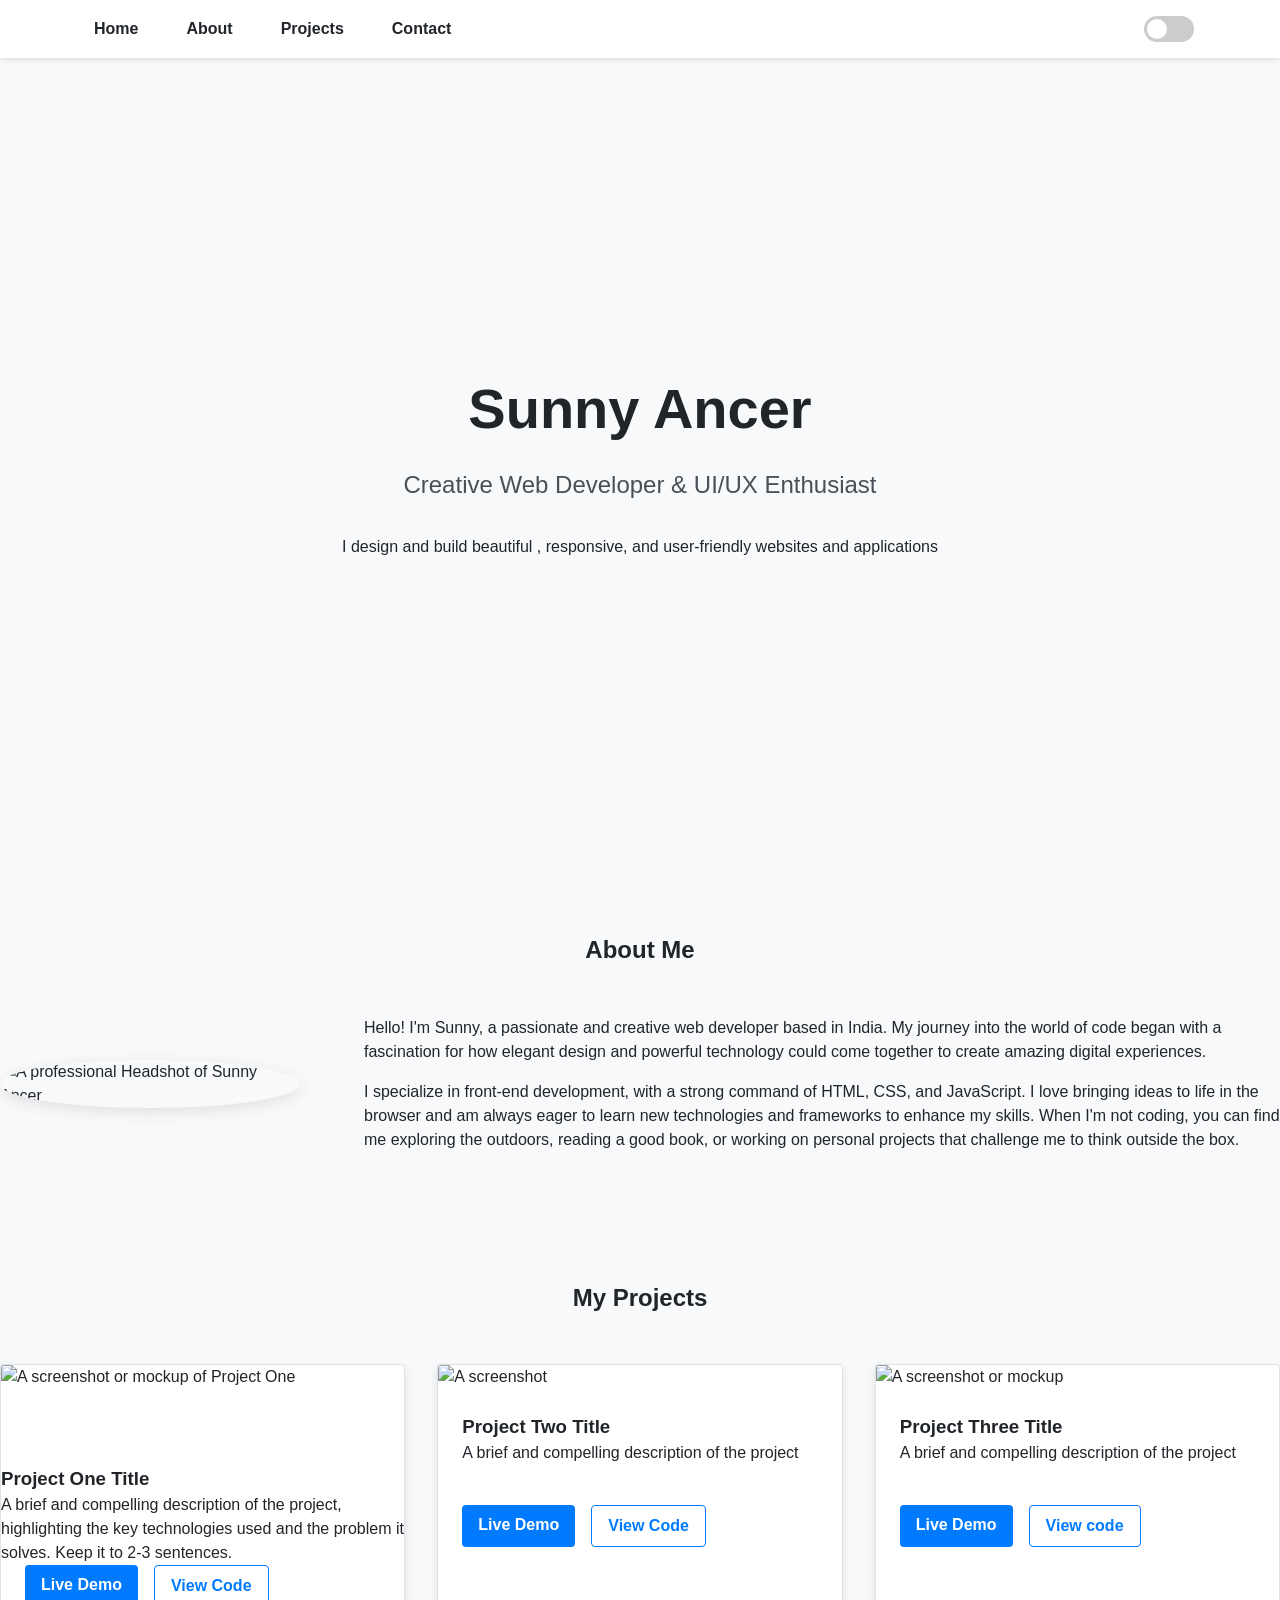
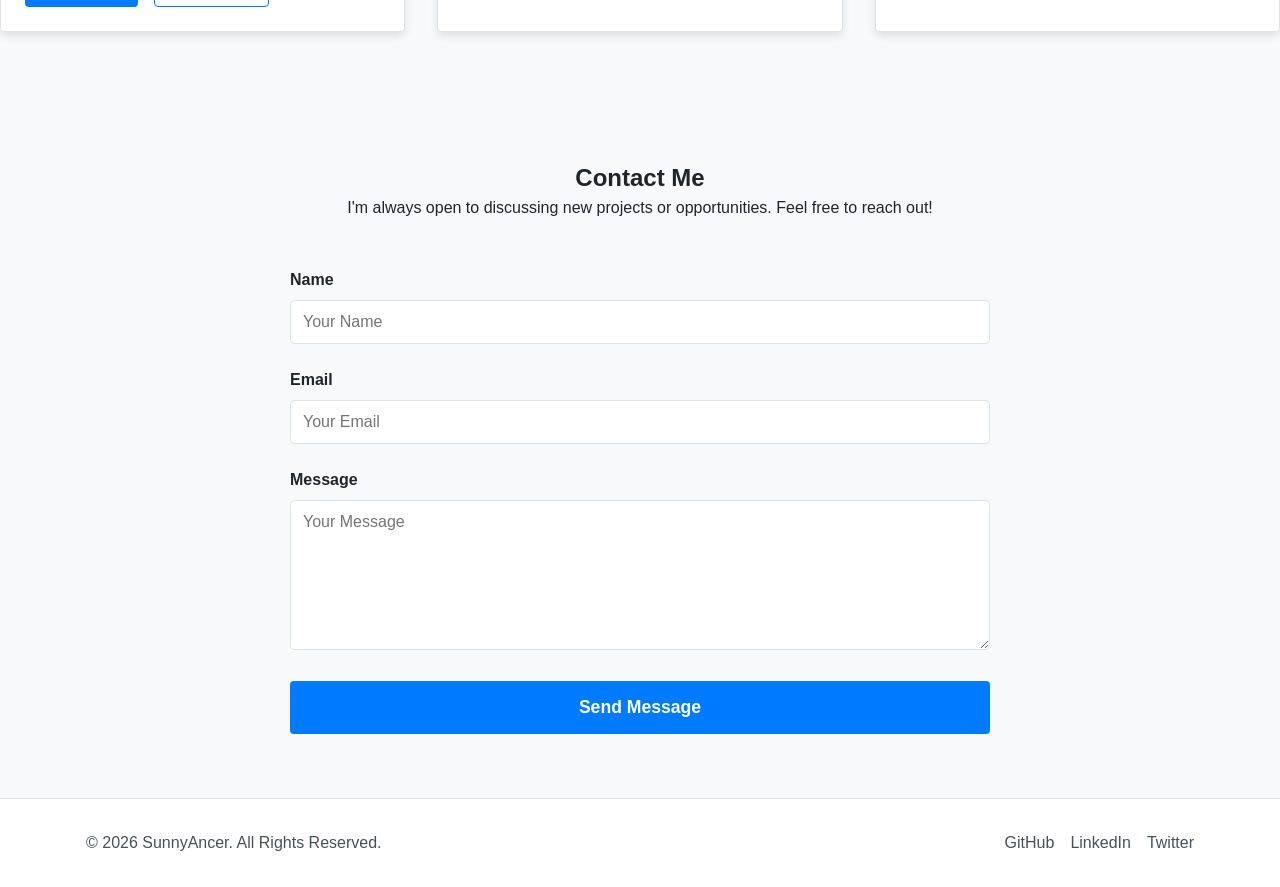
==== HTML/index.html @ 7b685850 "Added full frontend files" ====
<!DOCTYPE html>
<html lang="en">

<head>

    <meta charset="UTF-8">
    <meta name="viewport" content="width=device-width, initial-scale=1.0">
    <title>Sunny Ancer - Web Developer</title>
    <link rel="stylesheet" href="../CSS/style.css">

</head>

<body>

    <header>
        <div class="container">
            <nav>
                <ul>
                    <li>
                        <a href="#">Home</a>
                    </li>
                    <li>
                        <a href="#">About</a>
                    </li>
                    <li>
                        <a href="#">Projects</a>
                    </li>
                    <li>
                        <a href="#">Contact</a>
                    </li>
                </ul>
            </nav>

            <!-- Hamburger menu for mobile phone "in mobile three dots are present that's why it was used in this code" -->
            <button class="menu-toggle" aria-label="Toggle navigation menu" aria-expanded="false">
                <span class="bar"></span>
                <span class="bar"></span>
                <span class="bar"></span>
            </button>





            <div class="theme-switcher">
                <label for="theme-toggle" class="switch-label">
                    <input type="checkbox" id="theme-toggle" class="switch-checkbox">
                    <span class="slider"></span>
                </label>

            </div>
        </div>
    </header>

    <main>
        <section id="hero">
            <div class="container">
                <h1>Sunny Ancer</h1>

                <p class="hero-subtitle">Creative Web Developer & UI/UX Enthusiast</p>
                <p>I design and build beautiful , responsive, and user-friendly websites and applications</p>

            </div>
        </section>
        <!-- About Page -->
        <section id="about">
            <div class="container">
                <h2>About Me</h2>


                <div class="about-content">
                    <div class="about-image">
                        <img src="../image/profile_picture.jpg" alt="A professional Headshot of Sunny Ancer">

                    </div>
                    <div class="about-text">



                        <p>Hello! I'm Sunny, a passionate and creative web developer based in India. My journey into
                            the
                            world
                            of code began with a fascination for how elegant design and powerful technology could
                            come
                            together
                            to create amazing digital experiences.
                        </p>
                        <p>
                            I specialize in front-end development, with a strong command of HTML, CSS, and
                            JavaScript. I
                            love
                            bringing ideas to life in the browser and am always eager to learn new technologies and
                            frameworks
                            to enhance my skills. When I'm not coding, you can find me exploring the outdoors,
                            reading a
                            good
                            book, or working on personal projects that challenge me to think outside the box.
                        </p>
                    </div>
                </div>
            </div>
        </section>
        <!-- Project Section -->
        <section id="projects">
            <div class="container">
                <h2>My Projects</h2>
                <div class="projects-container">

                    <div class="project-card">
                        <img src="../image/project_placeholder.jpg" alt="A screenshot or mockup of Project One"
                            class="project-image">
                        <div class="Project Info">
                            <h3>Project One Title</h3>
                            <p>
                                A brief and compelling description of the project, highlighting the key
                                technologies used and the problem it solves. Keep it to 2-3 sentences.
                            </p>

                        </div>
                        <div class="project-links">
                            <a href="#" target="_blank">Live Demo</a>
                            <a href="#" target="_blank">View Code</a>

                        </div>
                    </div>


                    <!-- Card 2 (Another Project) -->
                    <div class="project-card">
                        <img src="../image/project_placeholder2.jpg" alt="A screenshot">
                        <div class="project-info">
                            <h3>Project Two Title</h3>
                            <p>A brief and compelling description of the project </p>

                        </div>
                        <div class="project-links">
                            <a href="#" target="_blank">Live Demo</a>
                            <a href="#" target="_blank">View Code</a>

                        </div>
                    </div>

                    <!-- Card 3 (Another Project) -->
                    <div class="project-card">
                        <img src="../image/project_placeholder.jpg" alt="A screenshot or mockup">
                        <div class="project-info">
                            <h3>Project Three Title</h3>
                            <p>A brief and compelling description of the project</p>
                        </div>
                        <div class="project-links">
                            <a href="#" target="_blank">Live Demo</a>
                            <a href="#" target="_blank">View code</a>
                        </div>
                    </div>
                </div>
            </div>
        </section>
        <section id="contact">
            <div class="container">

                <h2>Contact Me</h2>
                <p>I'm always open to discussing new projects or opportunities. Feel free to reach out!</p>
                <form action="">
                    <label for="name">Name</label>
                    <input type="text" id="name" name="user_name" placeholder="Your Name" required>
                    <label for="email">Email</label>
                    <input type="email" id="email" name="user_email" placeholder="Your Email" required>
                    <label for="messages">Message</label>
                    <textarea id="messages" name="user_messages" rows="5" placeholder="Your Message"
                        required></textarea>
                    <button type="submit">Send Message</button>
                </form>
            </div>
        </section>
    </main>

    <footer>
        <div class="container">
            <p>&copy; 2026 SunnyAncer. All Rights Reserved.</p>
            <ul>
                <li><a href="#">GitHub</a></li>
                <li><a href="#">LinkedIn</a></li>
                <li><a href="#">Twitter</a></li>
            </ul>
        </div>
    </footer>

    <script src="../JavaScript/script.js"></script>
</body>

</html>
---- CSS/style.css ----
:root {

    --primary-color: #007bff;
    --secondary-color: #6c757d;
    --background-color: #f8f9fa;
    --surface-color: #ffffff;
    --text-color: #212529;
    --text-color-light: #495057;
    --border-color: #dee2e6;
    --shadow-color: rgba(0, 0, 0, 0.1);
    --font-family-base: -apple-system, BlinkMacSystemFont, "Segoe UI", Roboto, "Helvetica Neue", Arial, sans-serif;
    --font-size-base: 1rem;
    --line-height-base: 1.5;
    --font-weight-normal: 400;
    --font-weight-bold: 700;
    --spacing-unit: 1rem;
    --container-width: 1140px;
    --border-radius: 0.25rem;


}

/* Dark Theme */
html[data-theme='dark'] {
    --primary-color: #007bff;
    --secondary-color: #adb5bd;
    --background-color: #121212;
    --surface-color: #1e1e1e;
    --text-color: #e9ecef;
    --text-color-light: #ced4da;
    --border-color: #343a40;
    --shadow-color: rgba(255, 255, 255, 0.05);

}

/* theme switcher */
.theme-switcher {
    display: flex;
    align-items: center;
}

.switch-label {
    position: relative;
    display: inline-block;
    width: 50px;
    height: 26px;
    cursor: pointer;

}

.switch-checkbox {
    opacity: 0;
    position: absolute;
    width: 100%;
    height: 100%;
    margin: 0;
    cursor: pointer;
    z-index: 1;
}

.slider {
    position: absolute;
    top: 0;
    left: 0;
    right: 0;
    bottom: 0;
    background-color: #ccc;
    border-radius: 26px;
    transition: background-color 0.4s;

}

.slider::before {
    content: "";
    position: absolute;
    height: 20px;
    height: 20px;
    width: 20px;
    left: 3px;
    bottom: 3px;
    background-color: white;
    border-radius: 50%;
    transition: transform 0.4s;
}

.switch-checkbox:checked+.slider {
    background-color: var(--primary-color);

}

.switch-checkbox:checked+.slider::before {
    transform: translate(24px)
}

*,
*::before,
*::after {
    box-sizing: border-box;

}

* {
    margin: 0;
    padding: 0;

}

html,
body {
    height: 100%;
}

#root,
#__next {
    isolation: isolate;
}

body {
    font-family: var(--font-family-base);
    font-size: var(--font-size-base);
    line-height: var(--line-height-base);
    color: var(--text-color);
    background-color: var(--background-color);
    transition: background-color 0.3s ease-in-out;

}

header {
    background-color: var(--surface-color);
    box-shadow: 0 2px 4px var(--shadow-color);
    padding: var(--spacing-unit);
    position: sticky;
    top: 0;
    z-index: 100;
    transition: background-color 0.3s ease-in-out, border-top-color 0.3s ease-in-out, color 0.3s ease-in-out;
}

header .container {
    display: flex;
    justify-content: space-between;
    align-items: center;
    max-width: var(--container-width);
    margin: 0 auto;
    padding: 0 var(--spacing-unit);


}

header nav ul {
    display: flex;
    gap: calc(var(--spacing-unit) * 2);
    list-style: none;

}

header nav ul li a {
    text-decoration: none;
    color: var(--text-color);
    font-weight: var(--font-weight-bold);
    padding: 0.5rem;
    transition: background-color 0.3s ease-in-out, color 0.3s ease-in-out;
}

.menu-toggle {
    background: transparent;
    border: none;
    cursor: pointer;
    padding: 0;
    display: none;   /* ← only one display property */
    flex-direction: column;
    justify-content: space-around;
    width: 30px;
    height: 24px;
}

.menu-toggle .bar {
    display: block;
    width: 100%;
    height: 3px;
    background-color: var(--text-color);
    border-radius: 3px;
    transition: all 0.3s ease-in-out;
}

header nav ul li a:hover {
    color: var(--primary-color);
}



#hero {

    min-height: 90vh;
    display: flex;
    align-items: center;
    justify-content: center;
    padding: calc(var(--spacing-unit) * 2) 0;

}

#hero .container {

    text-align: center;
}

#hero h1 {

    font-size: 3.5rem;
    /* ~56px */
    font-weight: var(--font-weight-bold);
    margin-bottom: var(--spacing-unit);
}

#hero .hero-subtitle {


    font-size: 1.5rem;
    margin-bottom: calc(var(--spacing-unit) * 2);
    color: var(--text-color-light);
}

#hero p:last-of-type {

    max-width: 600px;

    margin: 0 auto;
}

#about {

    padding: calc(var(--spacing-unit) * 4) 0;
}

#about h2 {

    text-align: center;
    margin-bottom: calc(var(--spacing-unit) * 3);
}

.about-content {

    display: flex;


    align-items: center;


    gap: calc(var(--spacing-unit) * 4);
}

.about-image {

    flex: 1;
    max-width: 300px;
    /* Optional: cap the max size of the image container */
}

.about-image img {
    width: 300px;
    height: 300px;
    object-fit: cover;
    border-radius: 50%;
    box-shadow: 0 4px 15px var(--shadow-color);
}

.about-text {

    flex: 2;
}

.about-text p {

    margin-bottom: var(--spacing-unit);
}


.about-text p:last-child {
    margin-bottom: 0;
}

#projects {



    padding: calc(var(--spacing-unit) * 4) 0;
    background-color: var(--background-color);
}

#projects h2 {



    text-align: center;
    margin-bottom: calc(var(--spacing-unit) * 3);
}

.project-card {
    background-color: var(--surface-color);

    border-radius: var(--border-radius);
    border: 1px solid var(--border-color);
    box-shadow: 0 4px 8px var(--shadow-color);
    overflow: hidden;
    transition: background-color 0.3s ease-in-out, border-color 0.3s ease-in-out, box-shadow 0.3s ease-in-out;
}

.project-image {
    width: 90%;
    height: 100px;
    object-fit: cover;
    display: block;
}

.project-info {

    padding: calc(var(--spacing-unit)*1.5);
    margin-bottom: var(--spacing-unit);
}

.project-links {
    padding: 0 calc(var(--spacing-unit) * 1.5) calc(var(--spacing-unit) * 1.5);
    display: flex;
    gap: var(--spacing-unit);
}

.project-links a {
    display: inline-block;
    padding: 0.5rem 1rem;
    text-decoration: none;
    font-weight: var(--font-weight-bold);
    border-radius: var(--border-radius);
    background-color: var(--primary-color);
    color: var(--surface-color);
}


.project-links a:hover {
    filter: brightness(90%);

}

.project-links a:last-child {
    background-color: transparent;
    color: var(--primary-color);
    border: 1px solid var(--primary-color);
    transition: background-color 0.3s ease-in-out, color 0.3s ease-in-out, border-color 0.3s ease-in-out;

}


.project-links a:last-child:hover {
    background-color: var(--primary-color);
    color: var(--surface-color);
    filter: none;
}

.projects-container {
    display: grid;
    grid-template-columns: repeat(3, 1fr);
    gap: calc(var(--spacing-unit)*2);

}

.project-card {
    background-color: var(--surface-color);
    border-radius: var(--border-radius);
    border: 1px solid var(--border-color);
    box-shadow: 0 4px 8px var(--shadow-color);
    overflow: hidden;
}

#contact {
    padding: calc(var(--spacing-unit)*4) 0;
}

#contact .container>h2,
#contact .container>p {
    text-align: center;
}

#contact .container>p {
    margin-bottom: calc(var(--spacing-unit)*3);
    max-width: 600px;
    margin-left: auto;
    margin-right: auto;
}

#contact form {
    max-width: 700px;
    margin: 0 auto;
}

#contact label {
    display: block;
    font-weight: var(--font-weight-bold);
    margin-bottom: 0.5rem;

}

#contact input[type="text"],
#contact input[type="email"],
#contact textarea {
    width: 100%;
    padding: calc(var(--spacing-unit) *0.75);
    margin-bottom: calc(var(--spacing-unit) * 1.5);
    border: 1px solid var(--border-color);
    border-radius: var(--border-radius);
    background-color: var(--surface-color);
    font-family: inherit;
    font-size: inherit;
    color: var(--text-color);
    transition: border-color 0.2s ease-in-out, box-shadow 0.2s ease-in-out,
        background-color 0.3s ease-in-out,
        color 0.3s ease-in-out;
}

#contact textarea {
    resize: vertical;
    min-height: 150px;
}

#contact input[type="text"]:focus,
#contact input[type="email"]:focus,
#contact textarea:focus {
    outline: none;
    border-color: var(--primary-color);
    box-shadow: 0 0 0 3px rgba(0, 123, 255, 0.25);
}

#contact button[type="submit"] {
    display: block;
    width: 100%;
    padding: var(--spacing-unit);
    border: none;
    border-radius: var(--border-radius);
    background-color: var(--primary-color);
    color: var(--surface-color);
    font-size: 1.1rem;
    font-weight: var(--font-weight-bold);
    cursor: pointer;
    transition: filter 0.2s ease-in-out;

}

#contact button[type="submit"]:hover {
    filter: brightness(90%)
}

footer {

    background-color: var(--surface-color);
    padding: calc(var(--spacing-unit) * 2) 0;


    border-top: 1px solid var(--border-color);


    color: var(--text-color-light);


    text-align: center;
}


footer .container {
    display: flex;


    justify-content: space-between;


    align-items: center;


    max-width: var(--container-width);
    margin: 0 auto;
    padding: 0 var(--spacing-unit);
}


footer ul {

    display: flex;
    gap: var(--spacing-unit);
    list-style: none;
}


footer ul li a {

    text-decoration: none;
    color: var(--text-color-light);
    transition: color 0.2s ease-in-out;
}


footer ul li a:hover {
    color: var(--primary-color);
}

@media (max-width: 768px) {

    /* this is for responsive design where it is used to adjust in variety of devices */
    #hero h1 {
        font-size: 2.8rem;
    }

    #hero .hero-subtitle {
        font-size: 2.8rem;
    }

    .about-content {
        flex-direction: column;
        gap: calc(var(--spacing-unit)*3);
    }

    .about-image {
        max-width: 250px;
        margin: 0 auto;
    }

    .project-container {
        grid-template-columns: repeat(2, 1fr);
    }

    header nav {
        display: none;

    }

    .menu-toggle {
        display: flex;

    }
}

@media (max-width: 480px) {
    .projects-container {
        grid-template-columns: 1fr;
    }
    header .container {
        flex-direction: column;
        gap: var(--spacing-unit);

    }
    #hero h1 {
        font-size: 2.2rem;
    }
    #hero .hero-subtitle {
        font-size: 1.1rem;
    }
    #about,
    #projects,
    #contact {
        padding: calc(var(--spacing-unit));
    }
    .menu-toggle {
        padding: 0.5rem;
    }
    .project-links a {
        padding: 0.75rem 1.25rem;
        font-size: 1rem;
    }
    s footer ul {
        gap: calc(var(--spacing-unit)*1.5);
    }
    footer ul li a {
        padding: 0.4rem;
    }

}
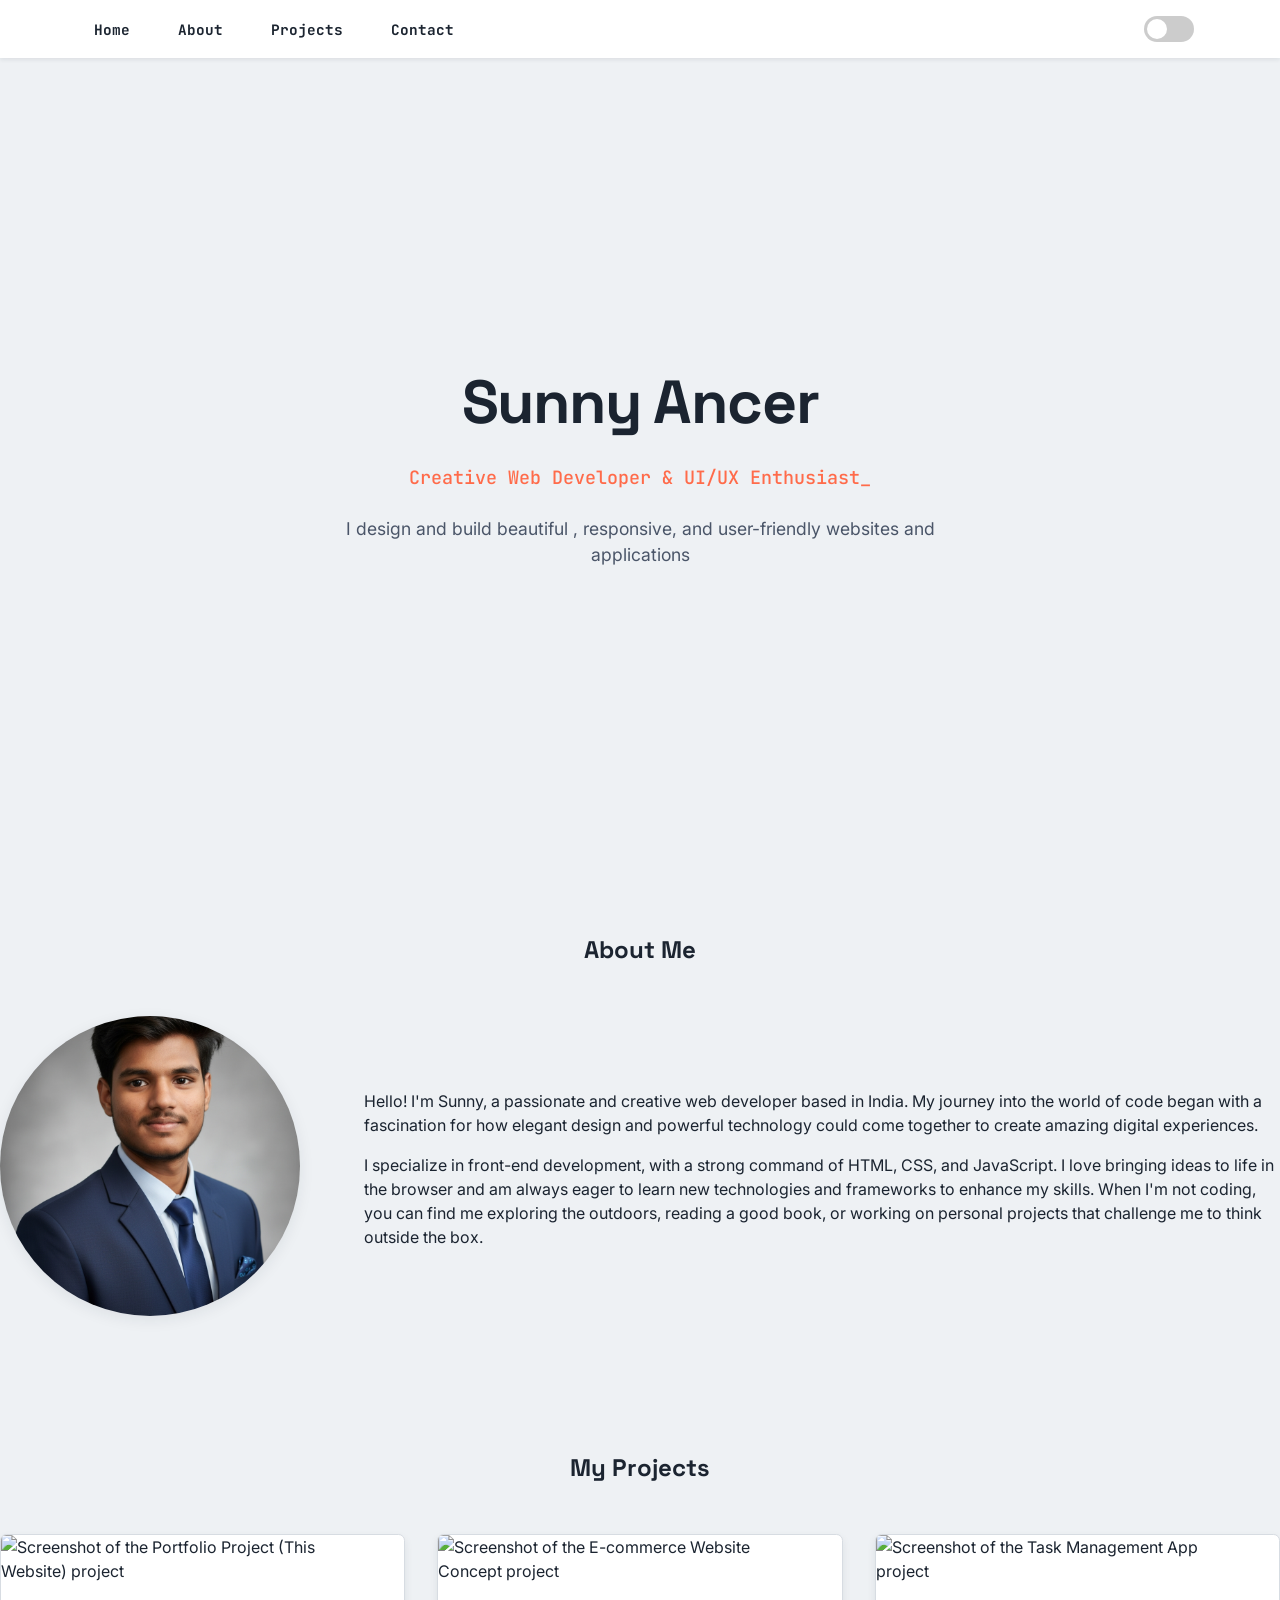
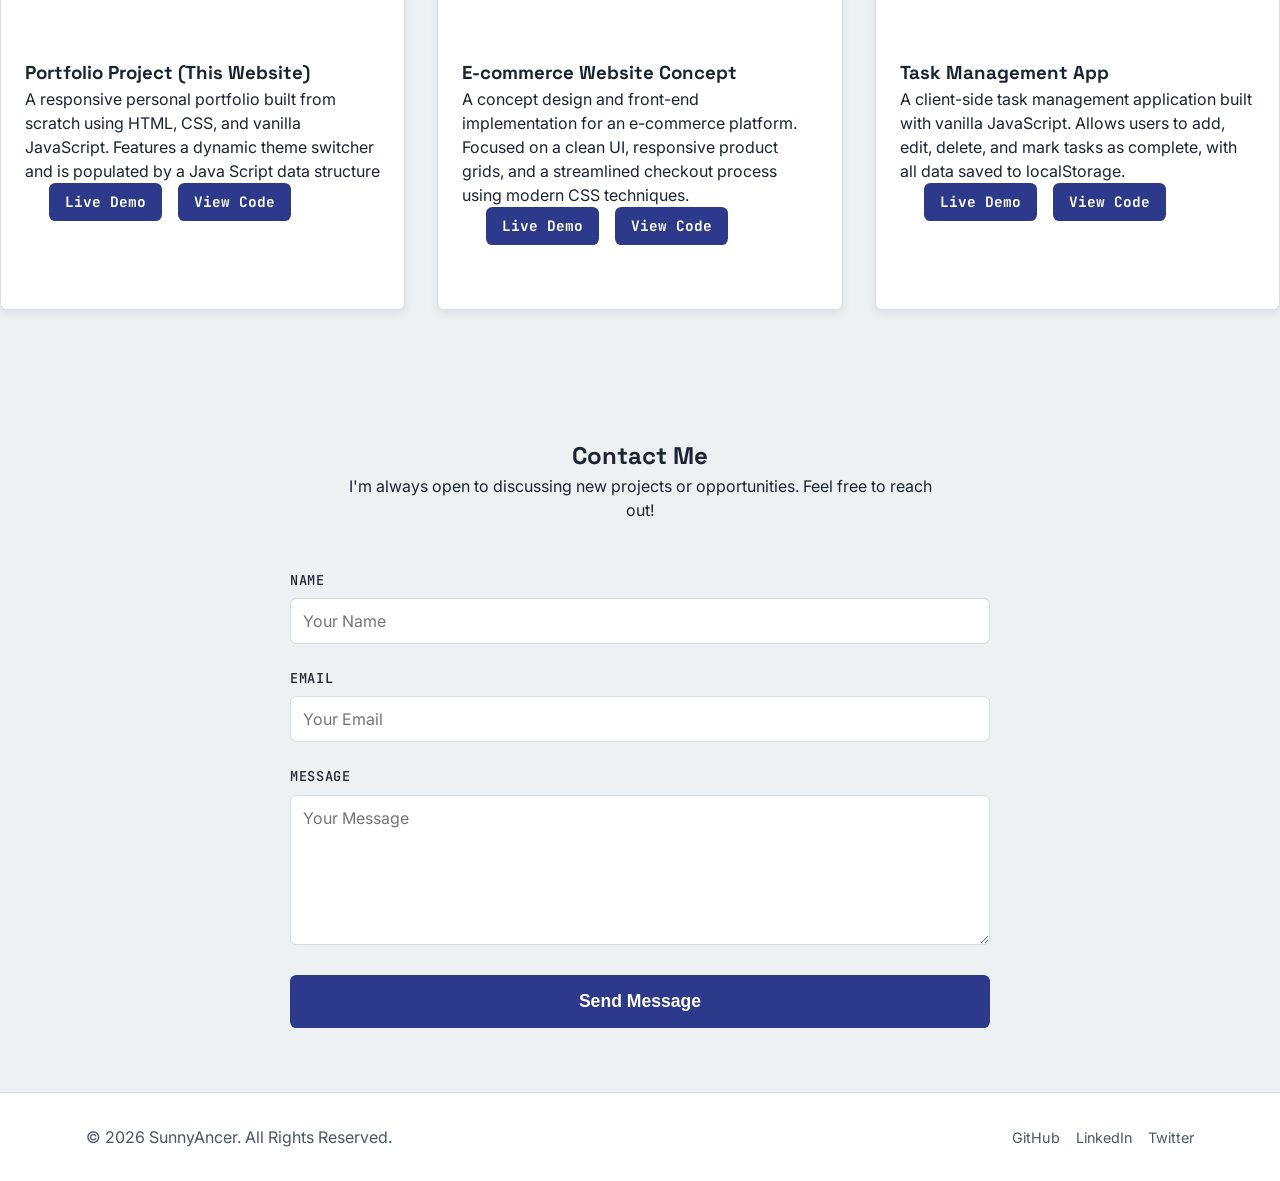
==== commit 6014c2bf: "Add full portfolio project" ====
--- a/HTML/index.html
+++ b/HTML/index.html
@@ -1,191 +1,234 @@
-<!DOCTYPE html>
+<!doctype html>
 <html lang="en">
-
-<head>
-
-    <meta charset="UTF-8">
-    <meta name="viewport" content="width=device-width, initial-scale=1.0">
+  <head>
+    <meta charset="UTF-8" />
+    <meta name="viewport" content="width=device-width, initial-scale=1.0" />
     <title>Sunny Ancer - Web Developer</title>
-    <link rel="stylesheet" href="../CSS/style.css">
-
-</head>
-
-<body>
-
+    <link rel="stylesheet" href="../CSS/style.css" />
+    
+
+  </head>
+
+  <body>
     <header>
-        <div class="container">
-            <nav>
-                <ul>
-                    <li>
-                        <a href="#">Home</a>
-                    </li>
-                    <li>
-                        <a href="#">About</a>
-                    </li>
-                    <li>
-                        <a href="#">Projects</a>
-                    </li>
-                    <li>
-                        <a href="#">Contact</a>
-                    </li>
-                </ul>
-            </nav>
-
-            <!-- Hamburger menu for mobile phone "in mobile three dots are present that's why it was used in this code" -->
-            <button class="menu-toggle" aria-label="Toggle navigation menu" aria-expanded="false">
-                <span class="bar"></span>
-                <span class="bar"></span>
-                <span class="bar"></span>
-            </button>
-
-
-
-
-
-            <div class="theme-switcher">
-                <label for="theme-toggle" class="switch-label">
-                    <input type="checkbox" id="theme-toggle" class="switch-checkbox">
-                    <span class="slider"></span>
-                </label>
-
-            </div>
-        </div>
+      <div class="container">
+        <nav>
+          <ul>
+            <li>
+              <a href="#hero">Home</a>
+            </li>
+            <li>
+              <a href="#about">About</a>
+            </li>
+            <li>
+              <a href="#projects">Projects</a>
+            </li>
+            <li>
+              <a href="#contact">Contact</a>
+            </li>
+          </ul>
+        </nav>
+
+        <!-- Hamburger menu for mobile phone "in mobile three dots are present that's why it was used in this code" -->
+        <button
+          class="menu-toggle"
+          aria-label="Toggle navigation menu"
+          aria-expanded="false"
+        >
+          <span class="bar"></span>
+          <span class="bar"></span>
+          <span class="bar"></span>
+        </button>
+
+        <div class="theme-switcher">
+          <label for="theme-toggle" class="switch-label">
+            <input type="checkbox" id="theme-toggle" class="switch-checkbox" />
+            <span class="slider"></span>
+          </label>
+        </div>
+        
+      </div>
     </header>
 
     <main>
-        <section id="hero">
-            <div class="container">
-                <h1>Sunny Ancer</h1>
-
-                <p class="hero-subtitle">Creative Web Developer & UI/UX Enthusiast</p>
-                <p>I design and build beautiful , responsive, and user-friendly websites and applications</p>
-
-            </div>
-        </section>
-        <!-- About Page -->
-        <section id="about">
-            <div class="container">
-                <h2>About Me</h2>
-
-
-                <div class="about-content">
-                    <div class="about-image">
-                        <img src="../image/profile_picture.jpg" alt="A professional Headshot of Sunny Ancer">
-
-                    </div>
-                    <div class="about-text">
-
-
-
-                        <p>Hello! I'm Sunny, a passionate and creative web developer based in India. My journey into
-                            the
-                            world
-                            of code began with a fascination for how elegant design and powerful technology could
-                            come
-                            together
-                            to create amazing digital experiences.
-                        </p>
-                        <p>
-                            I specialize in front-end development, with a strong command of HTML, CSS, and
-                            JavaScript. I
-                            love
-                            bringing ideas to life in the browser and am always eager to learn new technologies and
-                            frameworks
-                            to enhance my skills. When I'm not coding, you can find me exploring the outdoors,
-                            reading a
-                            good
-                            book, or working on personal projects that challenge me to think outside the box.
-                        </p>
-                    </div>
-                </div>
-            </div>
-        </section>
-        <!-- Project Section -->
-        <section id="projects">
-            <div class="container">
-                <h2>My Projects</h2>
-                <div class="projects-container">
-
-                    <div class="project-card">
-                        <img src="../image/project_placeholder.jpg" alt="A screenshot or mockup of Project One"
-                            class="project-image">
-                        <div class="Project Info">
-                            <h3>Project One Title</h3>
-                            <p>
-                                A brief and compelling description of the project, highlighting the key
-                                technologies used and the problem it solves. Keep it to 2-3 sentences.
-                            </p>
-
-                        </div>
-                        <div class="project-links">
-                            <a href="#" target="_blank">Live Demo</a>
-                            <a href="#" target="_blank">View Code</a>
-
-                        </div>
-                    </div>
-
-
-                    <!-- Card 2 (Another Project) -->
-                    <div class="project-card">
-                        <img src="../image/project_placeholder2.jpg" alt="A screenshot">
-                        <div class="project-info">
-                            <h3>Project Two Title</h3>
-                            <p>A brief and compelling description of the project </p>
-
-                        </div>
-                        <div class="project-links">
-                            <a href="#" target="_blank">Live Demo</a>
-                            <a href="#" target="_blank">View Code</a>
-
-                        </div>
-                    </div>
-
-                    <!-- Card 3 (Another Project) -->
-                    <div class="project-card">
-                        <img src="../image/project_placeholder.jpg" alt="A screenshot or mockup">
-                        <div class="project-info">
-                            <h3>Project Three Title</h3>
-                            <p>A brief and compelling description of the project</p>
-                        </div>
-                        <div class="project-links">
-                            <a href="#" target="_blank">Live Demo</a>
-                            <a href="#" target="_blank">View code</a>
-                        </div>
-                    </div>
-                </div>
-            </div>
-        </section>
-        <section id="contact">
-            <div class="container">
-
-                <h2>Contact Me</h2>
-                <p>I'm always open to discussing new projects or opportunities. Feel free to reach out!</p>
-                <form action="">
-                    <label for="name">Name</label>
-                    <input type="text" id="name" name="user_name" placeholder="Your Name" required>
-                    <label for="email">Email</label>
-                    <input type="email" id="email" name="user_email" placeholder="Your Email" required>
-                    <label for="messages">Message</label>
-                    <textarea id="messages" name="user_messages" rows="5" placeholder="Your Message"
-                        required></textarea>
-                    <button type="submit">Send Message</button>
-                </form>
-            </div>
-        </section>
+      <section id="hero">
+        <div class="container">
+          <h1>Sunny Ancer</h1>
+
+          <p class="hero-subtitle">Creative Web Developer & UI/UX Enthusiast</p>
+          <p>
+            I design and build beautiful , responsive, and user-friendly
+            websites and applications
+          </p>
+        </div>
+      </section>
+      <!-- About Page -->
+      <section id="about">
+        <div class="container">
+          <h2>About Me</h2>
+
+          <div class="about-content">
+            <div class="about-image">
+              <img
+                src="../image/profile_picture.jpg"
+                class="about-me-image"
+                alt="A professional Headshot of Sunny Ancer smiling, with neutral background"
+              />
+            </div>
+            <div class="about-text">
+              <p>
+                Hello! I'm Sunny, a passionate and creative web developer based
+                in India. My journey into the world of code began with a
+                fascination for how elegant design and powerful technology could
+                come together to create amazing digital experiences.
+              </p>
+              <p>
+                I specialize in front-end development, with a strong command of
+                HTML, CSS, and JavaScript. I love bringing ideas to life in the
+                browser and am always eager to learn new technologies and
+                frameworks to enhance my skills. When I'm not coding, you can
+                find me exploring the outdoors, reading a good book, or working
+                on personal projects that challenge me to think outside the box.
+              </p>
+            </div>
+          </div>
+        </div>
+      </section>
+      <!-- Project Section -->
+      <section id="projects">
+        <div class="container">
+          <h2>My Projects</h2>
+          <div class="projects-container">
+            <div class="project-card">
+              <img
+                src="../image/project_placeholder.jpg"
+                alt="A screenshot or mockup of Project One"
+                class="project-image"
+              />
+              <div class="Project Info">
+                <h3>Project One Title</h3>
+                <p>
+                  A brief and compelling description of the project,
+                  highlighting the key technologies used and the problem it
+                  solves. Keep it to 2-3 sentences.
+                </p>
+              </div>
+              <div class="project-links">
+                <a href="#" target="_blank">Live Demo</a>
+                <a href="#" target="_blank">View Code</a>
+              </div>
+            </div>
+
+            <!-- Card 2 (Another Project) -->
+            <div class="project-card">
+              <img src="../image/project_placeholder2.jpg" alt="A screenshot" />
+              <div class="project-info">
+                <h3>Project Two Title</h3>
+                <p>A brief and compelling description of the project</p>
+              </div>
+              <div class="project-links">
+                <a href="#" target="_blank">Live Demo</a>
+                <a href="#" target="_blank">View Code</a>
+              </div>
+            </div>
+
+            <!-- Card 3 (Another Project) -->
+            <div class="project-card">
+              <img
+                src="../image/project_placeholder.jpg"
+                alt="A screenshot or mockup"
+              />
+              <div class="project-info">
+                <h3>Project Three Title</h3>
+                <p>A brief and compelling description of the project</p>
+              </div>
+              <div class="project-links">
+                <a href="#" target="_blank">Live Demo</a>
+                <a href="#" target="_blank">View code</a>
+              </div>
+            </div>
+          </div>
+        </div>
+      </section>
+      <section id="contact">
+        <div class="container">
+          <h2>Contact Me</h2>
+          <p>
+            I'm always open to discussing new projects or opportunities. Feel
+            free to reach out!
+          </p>
+          <form
+            id="contact-form"
+            action="https://formspree.io/f/xwvgardy"
+            method="POST"
+          >
+            <!-- Name form section -->
+            <div>
+              <label for="name">Name</label>
+              <input
+                type="text"
+                id="name"
+                name="user_name"
+                placeholder="Your Name"
+                required
+              />
+            </div>
+            <!-- Email form section  -->
+            <div>
+              <label for="email">Email</label>
+              <input
+                type="email"
+                id="email"
+                name="user_email"
+                placeholder="Your Email"
+                required
+              />
+            </div>
+            <!-- Message form section -->
+            <div>
+              <label for="messages">Message</label>
+              <textarea
+                id="messages"
+                name="user_messages"
+                rows="5"
+                placeholder="Your Message"
+                required
+              ></textarea>
+            </div>
+
+            <div id="form-status"></div>
+
+            <button type="submit">Send Message</button>
+          </form>
+        </div>
+      </section>
     </main>
 
     <footer>
-        <div class="container">
-            <p>&copy; 2026 SunnyAncer. All Rights Reserved.</p>
-            <ul>
-                <li><a href="#">GitHub</a></li>
-                <li><a href="#">LinkedIn</a></li>
-                <li><a href="#">Twitter</a></li>
-            </ul>
-        </div>
+      <div class="container">
+        <p>&copy; 2026 SunnyAncer. All Rights Reserved.</p>
+        <ul>
+          <li>
+            <a
+              href="https://github.com/ancersunny-spec"
+              target="_blank"
+              rel="noopener noreferrer"
+              >GitHub <i class="fab fa-github"></i>
+            </a>
+          </li>
+          <li>
+            <a
+              href="www.linkedin.com/in/sunnyancer"
+              target="_blank"
+              rel="noopener norefferer"
+              >LinkedIn <i class="fab fa-linkedin"></i>
+            </a>
+          </li>
+          <li><a href="#">Twitter</a></li>
+        </ul>
+      </div>
     </footer>
 
     <script src="../JavaScript/script.js"></script>
-</body>
-
-</html>+  </body>
+</html>
--- a/CSS/style.css
+++ b/CSS/style.css
@@ -1,571 +1,645 @@
+@import url("https://fonts.googleapis.com/css2?family=Space+Grotesk:wght@500;600;700&family=Inter:wght@400;500;600&family=JetBrains+Mono:wght@400;500&display=swap");
+
 :root {
-
-    --primary-color: #007bff;
-    --secondary-color: #6c757d;
-    --background-color: #f8f9fa;
-    --surface-color: #ffffff;
-    --text-color: #212529;
-    --text-color-light: #495057;
-    --border-color: #dee2e6;
-    --shadow-color: rgba(0, 0, 0, 0.1);
-    --font-family-base: -apple-system, BlinkMacSystemFont, "Segoe UI", Roboto, "Helvetica Neue", Arial, sans-serif;
-    --font-size-base: 1rem;
-    --line-height-base: 1.5;
-    --font-weight-normal: 400;
-    --font-weight-bold: 700;
-    --spacing-unit: 1rem;
-    --container-width: 1140px;
-    --border-radius: 0.25rem;
-
-
+  --primary-color: #2d3a8c;
+  --accent-color: #ff6b4a;
+  --text-on-primary: #ffffff;
+  --secondary-color: #6c757d;
+  --background-color: #eef1f4;
+  --surface-color: #ffffff;
+  --text-color: #1b2430;
+  --text-color-light: #4a5568;
+  --border-color: #d7dce2;
+  --shadow-color: rgba(27, 36, 48, 0.08);
+  --font-family-base:
+    "Inter", -apple-system, BlinkMacSystemFont, "Segoe UI", Roboto,
+    "Helvetica Neue", Arial, sans-serif;
+  --font-family-display: "Space Grotesk", var(--font-family-base);
+  --font-family-mono:
+    "JetBrains Mono", "SFMono-Regular", Menlo, Consolas, monospace;
+  --font-size-base: 1rem;
+  --line-height-base: 1.5;
+  --font-weight-normal: 400;
+  --font-weight-medium: 500;
+  --font-weight-bold: 700;
+  --spacing-unit: 1rem;
+  --container-width: 1140px;
+  --border-radius: 0.4rem;
 }
 
 /* Dark Theme */
-html[data-theme='dark'] {
-    --primary-color: #007bff;
-    --secondary-color: #adb5bd;
-    --background-color: #121212;
-    --surface-color: #1e1e1e;
-    --text-color: #e9ecef;
-    --text-color-light: #ced4da;
-    --border-color: #343a40;
-    --shadow-color: rgba(255, 255, 255, 0.05);
-
+html[data-theme="dark"] {
+  --primary-color: #7c8ceb;
+  --accent-color: #ff8567;
+  --text-on-primary: #10141c;
+  --secondary-color: #adb5bd;
+  --background-color: #10141c;
+  --surface-color: #181d27;
+  --text-color: #e7eaf0;
+  --text-color-light: #a8b0bd;
+  --border-color: #262d3a;
+  --shadow-color: rgba(0, 0, 0, 0.4);
 }
 
 /* theme switcher */
 .theme-switcher {
-    display: flex;
-    align-items: center;
+  display: flex;
+  align-items: center;
 }
 
 .switch-label {
-    position: relative;
-    display: inline-block;
-    width: 50px;
-    height: 26px;
-    cursor: pointer;
-
+  position: relative;
+  display: inline-block;
+  width: 50px;
+  height: 26px;
+  cursor: pointer;
 }
 
 .switch-checkbox {
-    opacity: 0;
-    position: absolute;
-    width: 100%;
-    height: 100%;
-    margin: 0;
-    cursor: pointer;
-    z-index: 1;
+  opacity: 0;
+  position: absolute;
+  width: 100%;
+  height: 100%;
+  margin: 0;
+  cursor: pointer;
+  z-index: 1;
 }
 
 .slider {
-    position: absolute;
-    top: 0;
-    left: 0;
-    right: 0;
-    bottom: 0;
-    background-color: #ccc;
-    border-radius: 26px;
-    transition: background-color 0.4s;
-
+  position: absolute;
+  top: 0;
+  left: 0;
+  right: 0;
+  bottom: 0;
+  background-color: #ccc;
+  border-radius: 26px;
+  transition: background-color 0.4s;
 }
 
 .slider::before {
-    content: "";
-    position: absolute;
-    height: 20px;
-    height: 20px;
-    width: 20px;
-    left: 3px;
-    bottom: 3px;
-    background-color: white;
-    border-radius: 50%;
-    transition: transform 0.4s;
-}
-
-.switch-checkbox:checked+.slider {
-    background-color: var(--primary-color);
-
-}
-
-.switch-checkbox:checked+.slider::before {
-    transform: translate(24px)
+  content: "";
+  position: absolute;
+  height: 20px;
+  height: 20px;
+  width: 20px;
+  left: 3px;
+  bottom: 3px;
+  background-color: white;
+  border-radius: 50%;
+  transition: transform 0.4s;
+}
+
+.switch-checkbox:checked + .slider {
+  background-color: var(--primary-color);
+}
+
+.switch-checkbox:checked + .slider::before {
+  transform: translate(24px);
 }
 
 *,
 *::before,
 *::after {
-    box-sizing: border-box;
-
+  box-sizing: border-box;
 }
 
 * {
-    margin: 0;
-    padding: 0;
-
+  margin: 0;
+  padding: 0;
 }
 
 html,
 body {
-    height: 100%;
+  height: 100%;
 }
 
 #root,
 #__next {
-    isolation: isolate;
+  isolation: isolate;
 }
 
 body {
-    font-family: var(--font-family-base);
-    font-size: var(--font-size-base);
-    line-height: var(--line-height-base);
-    color: var(--text-color);
-    background-color: var(--background-color);
-    transition: background-color 0.3s ease-in-out;
-
-}
+  font-family: var(--font-family-base);
+  font-size: var(--d-size-base);
+  line-height: var(--line-height-base);
+  color: var(--text-color);
+  background-color: var(--background-color);
+  transition: background-color 0.3s ease-in-out;
+}
+h1,
+h2,
+h3 {
+  font-family: var(--font-family-display);
+}
+
+
 
 header {
-    background-color: var(--surface-color);
-    box-shadow: 0 2px 4px var(--shadow-color);
-    padding: var(--spacing-unit);
-    position: sticky;
-    top: 0;
-    z-index: 100;
-    transition: background-color 0.3s ease-in-out, border-top-color 0.3s ease-in-out, color 0.3s ease-in-out;
+  background-color: var(--surface-color);
+  box-shadow: 0 2px 4px var(--shadow-color);
+  padding: var(--spacing-unit);
+  position: sticky;
+  top: 0;
+  z-index: 100;
+  transition:
+    background-color 0.3s ease-in-out,
+    border-top-color 0.3s ease-in-out,
+    color 0.3s ease-in-out;
 }
 
 header .container {
-    display: flex;
-    justify-content: space-between;
-    align-items: center;
-    max-width: var(--container-width);
-    margin: 0 auto;
-    padding: 0 var(--spacing-unit);
-
-
+  display: flex;
+  justify-content: space-between;
+  align-items: center;
+  max-width: var(--container-width);
+  margin: 0 auto;
+  padding: 0 var(--spacing-unit);
 }
 
 header nav ul {
-    display: flex;
-    gap: calc(var(--spacing-unit) * 2);
-    list-style: none;
-
+  display: flex;
+  gap: calc(var(--spacing-unit) * 2);
+  list-style: none;
 }
 
 header nav ul li a {
-    text-decoration: none;
-    color: var(--text-color);
-    font-weight: var(--font-weight-bold);
-    padding: 0.5rem;
-    transition: background-color 0.3s ease-in-out, color 0.3s ease-in-out;
+  text-decoration: none;
+  color: var(--text-color);
+  font-family: var(--font-family-mono);
+  font-size: 0.9rem;
+  font-weight: var(--font-weight-bold);
+  padding: 0.5rem;
+  border-bottom: 2px solid transparent;
+  transition:
+    background-color 0.3s ease-in-out,
+    color 0.3s ease-in-out;
 }
 
 .menu-toggle {
-    background: transparent;
-    border: none;
-    cursor: pointer;
-    padding: 0;
-    display: none;   /* ← only one display property */
-    flex-direction: column;
-    justify-content: space-around;
-    width: 30px;
-    height: 24px;
+  background: transparent;
+  border: none;
+  cursor: pointer;
+  padding: 0;
+  display: none; /* ← only one display property */
+  flex-direction: column;
+  justify-content: space-around;
+  width: 30px;
+  height: 24px;
 }
 
 .menu-toggle .bar {
-    display: block;
-    width: 100%;
-    height: 3px;
-    background-color: var(--text-color);
-    border-radius: 3px;
-    transition: all 0.3s ease-in-out;
+  display: block;
+  width: 100%;
+  height: 3px;
+  background-color: var(--text-color);
+  border-radius: 3px;
+  transition: all 0.3s ease-in-out;
 }
 
 header nav ul li a:hover {
-    color: var(--primary-color);
-}
-
-
+  color: var(--accent-color);
+  border-bottom-color: var(--accent-color);
+}
 
 #hero {
-
-    min-height: 90vh;
-    display: flex;
-    align-items: center;
-    justify-content: center;
-    padding: calc(var(--spacing-unit) * 2) 0;
-
+  min-height: 90vh;
+  display: flex;
+  align-items: center;
+  justify-content: center;
+  padding: calc(var(--spacing-unit) * 2) 0;
 }
 
 #hero .container {
-
-    text-align: center;
+  text-align: center;
+  max-width: 700px;
 }
 
 #hero h1 {
-
-    font-size: 3.5rem;
-    /* ~56px */
-    font-weight: var(--font-weight-bold);
-    margin-bottom: var(--spacing-unit);
+  font-size: 3.8rem;
+  font-family: var(--font-family-display);
+  font-weight: var(--font-weight-bold);
+  letter-spacing: -0.02em;
+  margin-bottom: var(--spacing-unit);
 }
 
 #hero .hero-subtitle {
-
-
-    font-size: 1.5rem;
-    margin-bottom: calc(var(--spacing-unit) * 2);
-    color: var(--text-color-light);
+  font-family: var(--font-family-mono);
+  font-size: 1.15rem;
+  font-weight: var(--font-weight-medium);
+  color: var(--accent-color);
+  margin-bottom: calc(var(--spacing-unit) * 1.5);
+}
+
+#hero .hero-subtitle::after {
+  content: "_";
+  animation: blink 1.1s steps(1) infinite;
+}
+@keyframes blink {
+  50% {
+    opacity: 0;
+  }
 }
 
 #hero p:last-of-type {
-
-    max-width: 600px;
-
-    margin: 0 auto;
+  max-width: 600px;
+  margin: 0 auto;
+  color: var(--text-color-light);
+  font-size: 1.1rem;
 }
 
 #about {
-
-    padding: calc(var(--spacing-unit) * 4) 0;
+  padding: calc(var(--spacing-unit) * 4) 0;
 }
 
 #about h2 {
-
-    text-align: center;
-    margin-bottom: calc(var(--spacing-unit) * 3);
+  text-align: center;
+  margin-bottom: calc(var(--spacing-unit) * 3);
 }
 
 .about-content {
-
-    display: flex;
-
-
-    align-items: center;
-
-
-    gap: calc(var(--spacing-unit) * 4);
+  display: flex;
+
+  align-items: center;
+
+  gap: calc(var(--spacing-unit) * 4);
 }
 
 .about-image {
-
-    flex: 1;
-    max-width: 300px;
-    /* Optional: cap the max size of the image container */
+  flex: 1;
+  max-width: 300px;
+  /* Optional: cap the max size of the image container */
 }
 
 .about-image img {
-    width: 300px;
-    height: 300px;
-    object-fit: cover;
-    border-radius: 50%;
-    box-shadow: 0 4px 15px var(--shadow-color);
+  width: 300px;
+  height: 300px;
+  object-fit: cover;
+  border-radius: 50%;
+  box-shadow: 0 4px 15px var(--shadow-color);
 }
 
 .about-text {
-
-    flex: 2;
+  flex: 2;
 }
 
 .about-text p {
-
-    margin-bottom: var(--spacing-unit);
-}
-
+  margin-bottom: var(--spacing-unit);
+}
 
 .about-text p:last-child {
-    margin-bottom: 0;
+  margin-bottom: 0;
 }
 
 #projects {
-
-
-
-    padding: calc(var(--spacing-unit) * 4) 0;
-    background-color: var(--background-color);
+  padding: calc(var(--spacing-unit) * 4) 0;
+  background-color: var(--background-color);
 }
 
 #projects h2 {
-
-
-
-    text-align: center;
-    margin-bottom: calc(var(--spacing-unit) * 3);
+  text-align: center;
+  margin-bottom: calc(var(--spacing-unit) * 3);
 }
 
 .project-card {
-    background-color: var(--surface-color);
-
-    border-radius: var(--border-radius);
-    border: 1px solid var(--border-color);
-    box-shadow: 0 4px 8px var(--shadow-color);
-    overflow: hidden;
-    transition: background-color 0.3s ease-in-out, border-color 0.3s ease-in-out, box-shadow 0.3s ease-in-out;
+  background-color: var(--surface-color);
+
+  border-radius: var(--border-radius);
+  border: 1px solid var(--border-color);
+  box-shadow: 0 4px 8px var(--shadow-color);
+  overflow: hidden;
+  transition:
+    background-color 0.3s ease-in-out,
+    border-color 0.3s ease-in-out,
+    box-shadow 0.3s ease-in-out;
 }
 
 .project-image {
-    width: 90%;
-    height: 100px;
-    object-fit: cover;
-    display: block;
+  width: 90%;
+  height: 100px;
+  object-fit: cover;
+  display: block;
 }
 
 .project-info {
-
-    padding: calc(var(--spacing-unit)*1.5);
-    margin-bottom: var(--spacing-unit);
+  padding: calc(var(--spacing-unit) * 1.5);
+  margin-bottom: var(--spacing-unit);
 }
 
 .project-links {
-    padding: 0 calc(var(--spacing-unit) * 1.5) calc(var(--spacing-unit) * 1.5);
-    display: flex;
-    gap: var(--spacing-unit);
-}
-
-.project-links a {
-    display: inline-block;
-    padding: 0.5rem 1rem;
-    text-decoration: none;
-    font-weight: var(--font-weight-bold);
-    border-radius: var(--border-radius);
-    background-color: var(--primary-color);
-    color: var(--surface-color);
-}
-
+  padding: 0 calc(var(--spacing-unit) * 1.5) calc(var(--spacing-unit) * 1.5);
+  display: flex;
+  gap: var(--spacing-unit);
+}
+
+.project-links a,
+.project-links .btn{
+  display: inline-block;
+  padding: 0.5rem 1rem;
+  text-decoration: none;
+  font-family: var(--font-family-mono);
+  font-size: 0.9rem;
+  font-weight: var(--font-weight-bold);
+  border-radius: var(--border-radius);
+  background-color: var(--primary-color);
+  color: var(--surface-color);
+}
 
 .project-links a:hover {
-    filter: brightness(90%);
-
-}
-
-.project-links a:last-child {
-    background-color: transparent;
-    color: var(--primary-color);
-    border: 1px solid var(--primary-color);
-    transition: background-color 0.3s ease-in-out, color 0.3s ease-in-out, border-color 0.3s ease-in-out;
-
-}
-
+  filter: brightness(110%);
+}
+
+.project-links a:last-child:hover,
+.project-links .btn-secondary:hover {
+  background-color: transparent;
+  color: var(--primary-color);
+  border: 1px solid var(--primary-color);
+  transition:
+    background-color 0.3s ease-in-out,
+    color 0.3s ease-in-out,
+    border-color 0.3s ease-in-out;
+}
 
 .project-links a:last-child:hover {
-    background-color: var(--primary-color);
-    color: var(--surface-color);
-    filter: none;
+  background-color: var(--primary-color);
+  color: var(--surface-color);
+  filter: none;
 }
 
 .projects-container {
-    display: grid;
-    grid-template-columns: repeat(3, 1fr);
-    gap: calc(var(--spacing-unit)*2);
-
+  display: grid;
+  grid-template-columns: repeat(3, 1fr);
+  gap: calc(var(--spacing-unit) * 2);
 }
 
 .project-card {
-    background-color: var(--surface-color);
-    border-radius: var(--border-radius);
-    border: 1px solid var(--border-color);
-    box-shadow: 0 4px 8px var(--shadow-color);
-    overflow: hidden;
+  background-color: var(--surface-color);
+  border-radius: var(--border-radius);
+  border: 1px solid var(--border-color);
+  box-shadow: 0 4px 8px var(--shadow-color);
+  overflow: hidden;
+}
+
+.project-card:hover {
+    transform: translate(-4px);
+    box-shadow: 08px 20px var(--shadow-color);
 }
 
 #contact {
-    padding: calc(var(--spacing-unit)*4) 0;
-}
-
-#contact .container>h2,
-#contact .container>p {
-    text-align: center;
-}
-
-#contact .container>p {
-    margin-bottom: calc(var(--spacing-unit)*3);
-    max-width: 600px;
-    margin-left: auto;
-    margin-right: auto;
+  padding: calc(var(--spacing-unit) * 4) 0;
+}
+
+#contact .container > h2,
+#contact .container > p {
+  text-align: center;
+}
+
+#contact .container > p {
+  margin-bottom: calc(var(--spacing-unit) * 3);
+  max-width: 600px;
+  margin-left: auto;
+  margin-right: auto;
 }
 
 #contact form {
-    max-width: 700px;
-    margin: 0 auto;
+  max-width: 700px;
+  margin: 0 auto;
 }
 
 #contact label {
-    display: block;
-    font-weight: var(--font-weight-bold);
-    margin-bottom: 0.5rem;
-
+  display: block;
+  font-weight: var(--font-weight-bold);
+  margin-bottom: 0.5rem; 
+  font-family: var(--font-family-mono);
+  font-size: 0.85rem;
+  text-transform: uppercase;
+  letter-spacing: 0.05em;
+  font-weight: var(--font-weight-medium);
+  margin-bottom: 0.5rem;
 }
 
 #contact input[type="text"],
 #contact input[type="email"],
 #contact textarea {
-    width: 100%;
-    padding: calc(var(--spacing-unit) *0.75);
-    margin-bottom: calc(var(--spacing-unit) * 1.5);
-    border: 1px solid var(--border-color);
-    border-radius: var(--border-radius);
-    background-color: var(--surface-color);
-    font-family: inherit;
-    font-size: inherit;
-    color: var(--text-color);
-    transition: border-color 0.2s ease-in-out, box-shadow 0.2s ease-in-out,
-        background-color 0.3s ease-in-out,
-        color 0.3s ease-in-out;
+  width: 100%;
+  padding: calc(var(--spacing-unit) * 0.75);
+  margin-bottom: calc(var(--spacing-unit) * 1.5);
+  border: 1px solid var(--border-color);
+  border-radius: var(--border-radius);
+  background-color: var(--surface-color);
+  font-family: inherit;
+  font-size: inherit;
+  color: var(--text-color);
+  transition:
+    border-color 0.2s ease-in-out,
+    box-shadow 0.2s ease-in-out,
+    background-color 0.3s ease-in-out,
+    color 0.3s ease-in-out;
 }
 
 #contact textarea {
-    resize: vertical;
-    min-height: 150px;
+  resize: vertical;
+  min-height: 150px;
 }
 
 #contact input[type="text"]:focus,
 #contact input[type="email"]:focus,
 #contact textarea:focus {
-    outline: none;
-    border-color: var(--primary-color);
-    box-shadow: 0 0 0 3px rgba(0, 123, 255, 0.25);
+  outline: none;
+  border-color: var(--primary-color);
+  box-shadow: 0 0 0 3px rgba(0, 123, 255, 0.25);
 }
 
 #contact button[type="submit"] {
+  display: block;
+  width: 100%;
+  padding: var(--spacing-unit);
+  border: none;
+  border-radius: var(--border-radius);
+  background-color: var(--primary-color);
+  color: var(--surface-color);
+  font-size: 1.1rem;
+  font-weight: var(--font-weight-bold);
+  cursor: pointer;
+  transition: filter 0.2s ease-in-out;
+}
+
+#contact button[type="submit"]:hover {
+  filter: brightness(90%);
+}
+/* Form status on CSS */
+#form-status {
+  padding: 0.8rem 1rem;
+  margin-bottom: 1rem;
+  border-radius: var(--border-radius);
+  text-align: center;
+  font-weight: var(--font-weight-medium);
+  display: none;
+  opacity: 0;
+  transform:
+    opacity 0.3s ease-in-out,
+    transform 0.3s ease-in-out;
+}
+#form-status.success {
+  display: block; /* Make the element visible */
+  opacity: 1; /* Fade it in */
+  transform: translateY(0); /* Slide it down to its final position */
+  background-color: #d1e7dd; /* A pleasant, light green */
+  color: #0f5132; /* A dark green for good contrast */
+  border: 1px solid #badbcc;
+}
+form-status.error {
+  display: block;
+  opacity: 1;
+  transform: translateY(0);
+  background-color: #f8d7da;
+  color: #842029;
+  border: 1px solid #f5c2c7;
+}
+html[data-theme="dark"] #form-status.success {
+  background-color: #0f5132;
+  color: #d1e7dd;
+  border-color: #146c43;
+}
+html[data-theme="dark"] #form-status.error {
+  background-color: #842029;
+  color: #f8d7da;
+  border-color: #9b2a34;
+}
+
+html {
+  scroll-behavior: smooth;
+}
+
+footer {
+  background-color: var(--surface-color);
+  padding: calc(var(--spacing-unit) * 2) 0;
+
+  border-top: 1px solid var(--border-color);
+
+  color: var(--text-color-light);
+
+  text-align: center;
+}
+
+footer .container {
+  display: flex;
+
+  justify-content: space-between;
+
+  align-items: center;
+
+  max-width: var(--container-width);
+  margin: 0 auto;
+  padding: 0 var(--spacing-unit);
+}
+
+footer ul {
+  display: flex;
+  gap: var(--spacing-unit);
+  list-style: none;
+}
+
+footer ul li a {
+  text-decoration: none;
+  color: var(--text-color-light);
+  font-family: var(--text-color-light);
+  font-size: 0.9rem;
+  transition: color 0.2s ease-in-out;
+}
+
+footer ul li a:hover {
+  color: var(--primary-color);
+  color: var(--accent-color);
+}
+
+@media (max-width: 768px) {
+  /* this is for responsive design where it is used to adjust in variety of devices */
+  #hero h1 {
+    font-size: 2.8rem;
+  }
+
+  #hero .hero-subtitle {
+    font-size: 2.8rem;
+  }
+
+  .about-content {
+    flex-direction: column;
+    gap: calc(var(--spacing-unit) * 3);
+  }
+
+  .about-image {
+    max-width: 250px;
+    margin: 0 auto;
+  }
+
+  .project-container {
+    grid-template-columns: repeat(2, 1fr);
+  }
+
+  header nav {
+    display: none;
+  }
+
+  .menu-toggle {
+    display: flex;
+  }
+  header nav.nav-open {
     display: block;
-    width: 100%;
-    padding: var(--spacing-unit);
-    border: none;
-    border-radius: var(--border-radius);
-    background-color: var(--primary-color);
-    color: var(--surface-color);
+    position: absolute;
+    top: 100%;
+    left: 0;
+    right: 0;
+    background-color: var(--surface-color);
+    border-top: 1px solid var(--border-color);
+    box-shadow: 0 8px 16px var(--shadow-color);
+}
+
+header nav.nav-open ul {
+    flex-direction: column;
+    gap: 0;
+}
+
+header nav.nav-open ul li a {
+    display: block;
+    padding: 1rem var(--spacing-unit);
+    border-bottom: 1px solid var(--border-color);
+}
+
+header .container {
+    position: relative;
+}
+}
+
+@media (max-width: 480px) {
+  .projects-container {
+    grid-template-columns: 1fr;
+  }
+  header .container {
+    flex-direction: column;
+    gap: var(--spacing-unit);
+  }
+  #hero h1 {
+    font-size: 2.2rem;
+  }
+  #hero .hero-subtitle {
     font-size: 1.1rem;
-    font-weight: var(--font-weight-bold);
-    cursor: pointer;
-    transition: filter 0.2s ease-in-out;
-
-}
-
-#contact button[type="submit"]:hover {
-    filter: brightness(90%)
-}
-
-footer {
-
-    background-color: var(--surface-color);
-    padding: calc(var(--spacing-unit) * 2) 0;
-
-
-    border-top: 1px solid var(--border-color);
-
-
-    color: var(--text-color-light);
-
-
-    text-align: center;
-}
-
-
-footer .container {
-    display: flex;
-
-
-    justify-content: space-between;
-
-
-    align-items: center;
-
-
-    max-width: var(--container-width);
-    margin: 0 auto;
-    padding: 0 var(--spacing-unit);
-}
-
-
-footer ul {
-
-    display: flex;
-    gap: var(--spacing-unit);
-    list-style: none;
-}
-
-
-footer ul li a {
-
-    text-decoration: none;
-    color: var(--text-color-light);
-    transition: color 0.2s ease-in-out;
-}
-
-
-footer ul li a:hover {
-    color: var(--primary-color);
-}
-
-@media (max-width: 768px) {
-
-    /* this is for responsive design where it is used to adjust in variety of devices */
-    #hero h1 {
-        font-size: 2.8rem;
-    }
-
-    #hero .hero-subtitle {
-        font-size: 2.8rem;
-    }
-
-    .about-content {
-        flex-direction: column;
-        gap: calc(var(--spacing-unit)*3);
-    }
-
-    .about-image {
-        max-width: 250px;
-        margin: 0 auto;
-    }
-
-    .project-container {
-        grid-template-columns: repeat(2, 1fr);
-    }
-
-    header nav {
-        display: none;
-
-    }
-
-    .menu-toggle {
-        display: flex;
-
-    }
-}
-
-@media (max-width: 480px) {
-    .projects-container {
-        grid-template-columns: 1fr;
-    }
-    header .container {
-        flex-direction: column;
-        gap: var(--spacing-unit);
-
-    }
-    #hero h1 {
-        font-size: 2.2rem;
-    }
-    #hero .hero-subtitle {
-        font-size: 1.1rem;
-    }
-    #about,
-    #projects,
-    #contact {
-        padding: calc(var(--spacing-unit));
-    }
-    .menu-toggle {
-        padding: 0.5rem;
-    }
-    .project-links a {
-        padding: 0.75rem 1.25rem;
-        font-size: 1rem;
-    }
-    s footer ul {
-        gap: calc(var(--spacing-unit)*1.5);
-    }
-    footer ul li a {
-        padding: 0.4rem;
-    }
-
-} +  }
+  #about,
+  #projects,
+  #contact {
+    padding: calc(var(--spacing-unit));
+  }
+  .menu-toggle {
+    padding: 0.5rem;
+  }
+  .project-links a {
+    padding: 0.75rem 1.25rem;
+    font-size: 1rem;
+  }
+  s footer ul {
+    gap: calc(var(--spacing-unit) * 1.5);
+  }
+  footer ul li a {
+    padding: 0.4rem;
+  }
+}
